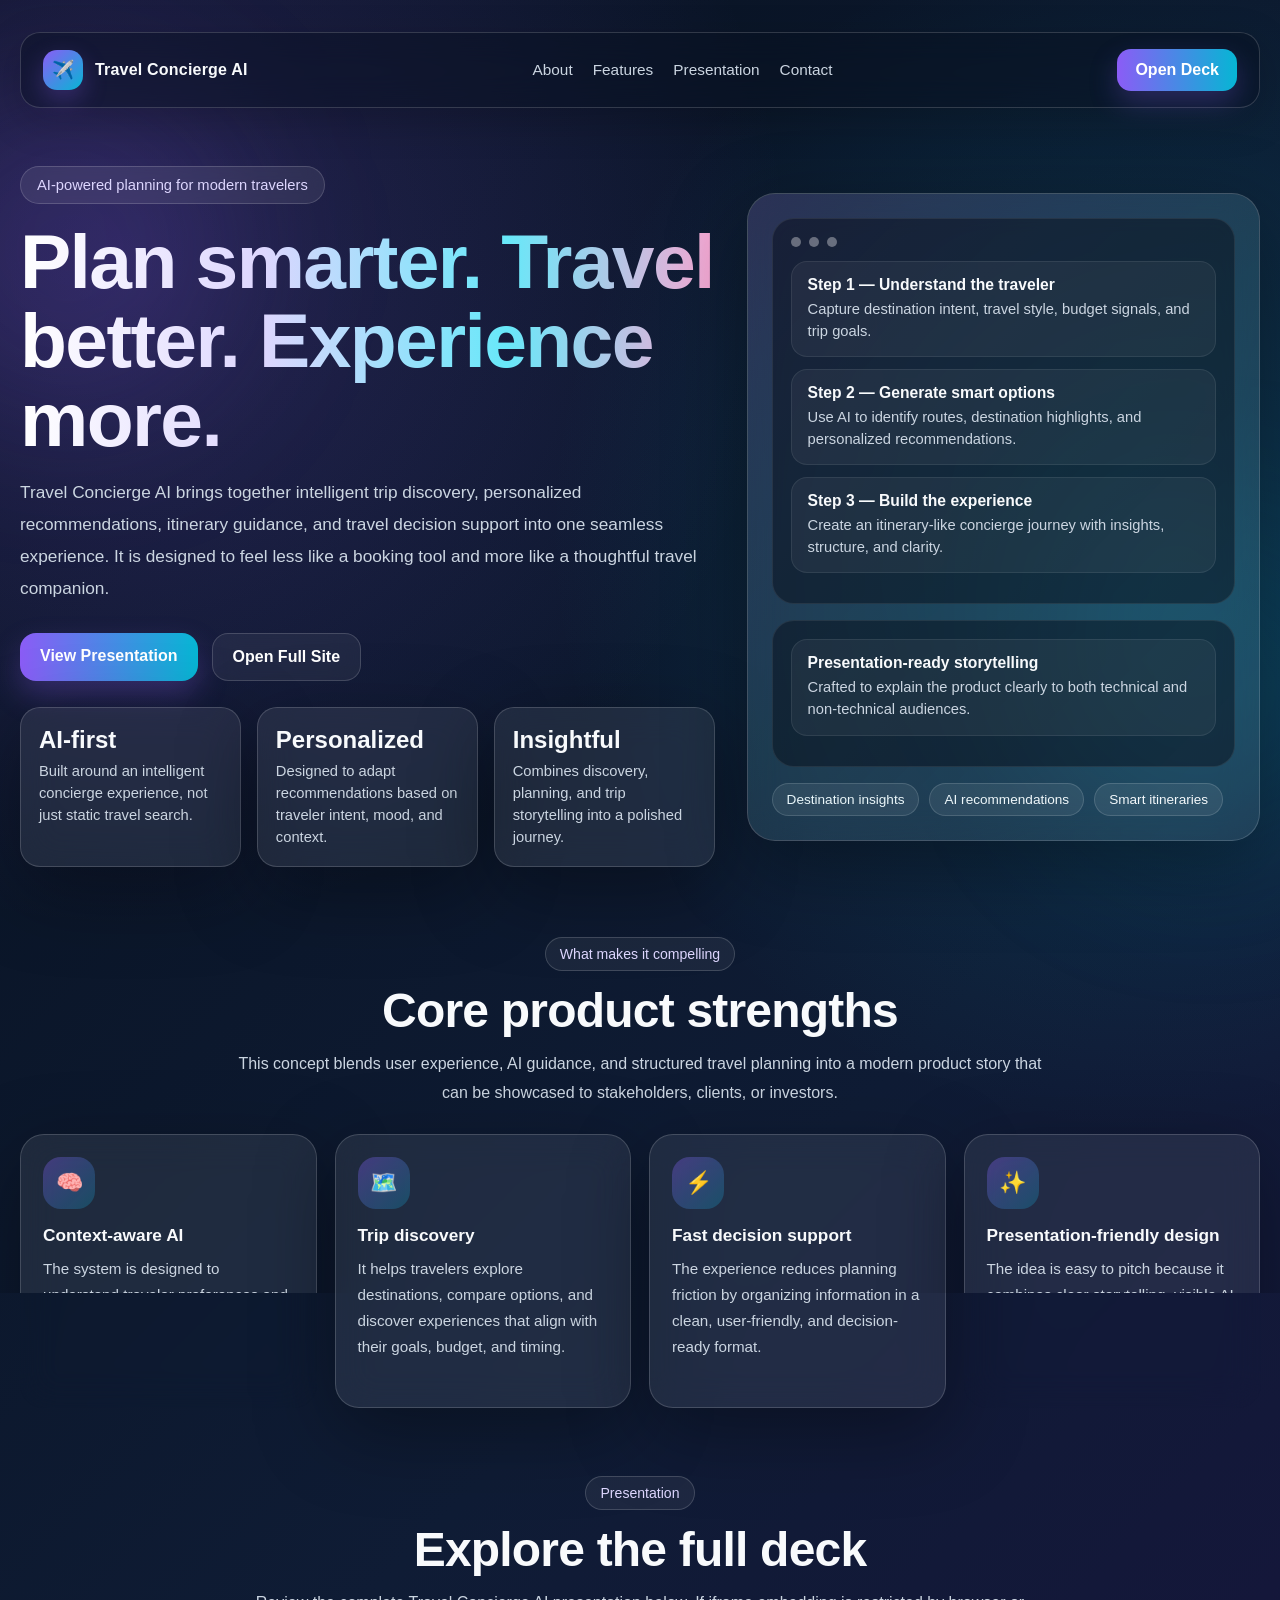
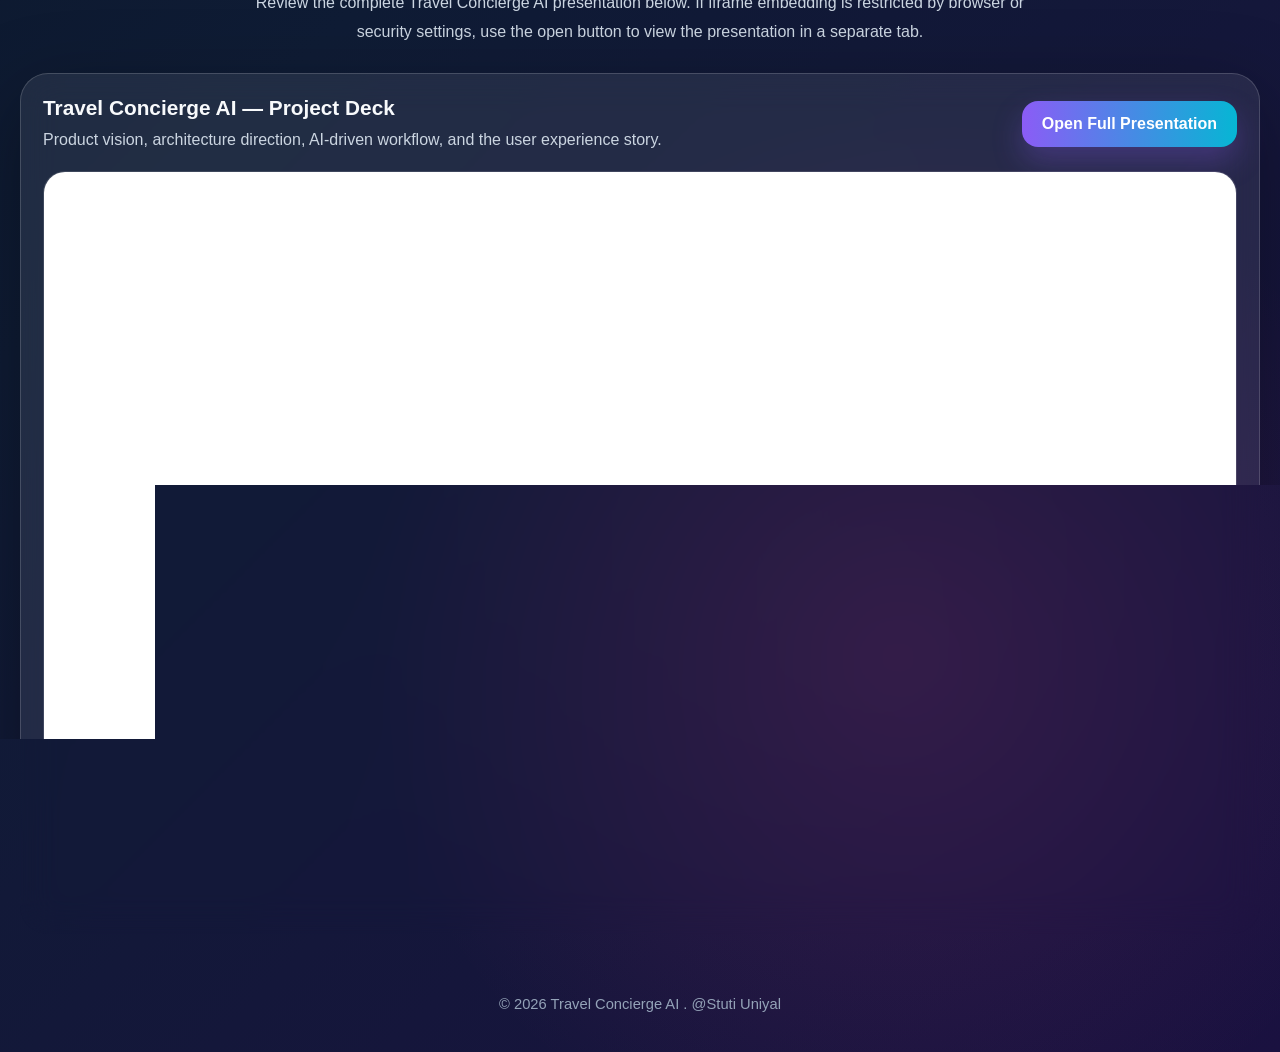
==== index.html @ d777db1c "updated the filenames" ====
<!DOCTYPE html>
<html lang="en">

<head>
    <meta charset="UTF-8" />
    <meta name="viewport" content="width=device-width, initial-scale=1.0" />
    <title>Travel Concierge AI</title>
    <style>
        * {
            margin: 0;
            padding: 0;
            box-sizing: border-box;
        }

        :root {
            --bg-1: #07111f;
            --bg-2: #0f1c35;
            --bg-3: #1a1140;
            --glass: rgba(255, 255, 255, 0.08);
            --glass-strong: rgba(255, 255, 255, 0.12);
            --border: rgba(255, 255, 255, 0.16);
            --text: #f8fafc;
            --muted: #cbd5e1;
            --accent: #8b5cf6;
            --accent-2: #06b6d4;
            --accent-3: #ec4899;
            --shadow: 0 24px 80px rgba(0, 0, 0, 0.35);
            --max-width: 1240px;
        }

        html {
            scroll-behavior: smooth;
        }

        body {
            font-family: Inter, "Segoe UI", Arial, sans-serif;
            color: var(--text);
            background:
                radial-gradient(circle at 10% 10%, rgba(139, 92, 246, 0.22), transparent 25%),
                radial-gradient(circle at 90% 20%, rgba(6, 182, 212, 0.18), transparent 25%),
                radial-gradient(circle at 70% 85%, rgba(236, 72, 153, 0.14), transparent 22%),
                linear-gradient(135deg, var(--bg-1), var(--bg-2), var(--bg-3));
            min-height: 100vh;
            overflow-x: hidden;
            position: relative;
        }

        body::before,
        body::after {
            content: "";
            position: fixed;
            width: 340px;
            height: 340px;
            border-radius: 50%;
            filter: blur(80px);
            z-index: 0;
            pointer-events: none;
            animation: floatBlob 14s ease-in-out infinite;
        }

        body::before {
            top: 80px;
            left: -100px;
            background: rgba(139, 92, 246, 0.14);
        }

        body::after {
            bottom: 40px;
            right: -100px;
            background: rgba(6, 182, 212, 0.12);
            animation-delay: 2s;
        }

        @keyframes floatBlob {

            0%,
            100% {
                transform: translate(0, 0);
            }

            50% {
                transform: translate(20px, -18px);
            }
        }

        .container {
            width: min(var(--max-width), calc(100% - 32px));
            margin: 0 auto;
            position: relative;
            z-index: 1;
        }

        .navbar {
            position: sticky;
            top: 14px;
            z-index: 20;
            padding-top: 18px;
        }

        .nav-shell {
            display: flex;
            align-items: center;
            justify-content: space-between;
            gap: 18px;
            padding: 16px 22px;
            background: rgba(7, 17, 31, 0.45);
            border: 1px solid var(--border);
            border-radius: 20px;
            backdrop-filter: blur(16px);
            -webkit-backdrop-filter: blur(16px);
            box-shadow: 0 12px 40px rgba(0, 0, 0, 0.2);
        }

        .brand {
            display: flex;
            align-items: center;
            gap: 12px;
            font-weight: 800;
            letter-spacing: 0.2px;
        }

        .brand-logo {
            width: 40px;
            height: 40px;
            border-radius: 14px;
            display: grid;
            place-items: center;
            background: linear-gradient(135deg, var(--accent), var(--accent-2));
            box-shadow: 0 10px 24px rgba(139, 92, 246, 0.28);
            font-size: 18px;
        }

        .nav-links {
            display: flex;
            gap: 20px;
            flex-wrap: wrap;
            align-items: center;
        }

        .nav-links a {
            color: var(--muted);
            text-decoration: none;
            font-size: 0.96rem;
            transition: color 0.2s ease;
        }

        .nav-links a:hover {
            color: #fff;
        }

        .nav-cta {
            text-decoration: none;
            color: white;
            font-weight: 700;
            padding: 12px 18px;
            border-radius: 14px;
            background: linear-gradient(90deg, var(--accent), var(--accent-2));
            box-shadow: 0 12px 28px rgba(139, 92, 246, 0.25);
            transition: transform 0.2s ease;
        }

        .nav-cta:hover,
        .primary-btn:hover,
        .secondary-btn:hover,
        .open-presentation:hover {
            transform: translateY(-2px);
        }

        .hero {
            padding: 72px 0 36px;
            display: grid;
            grid-template-columns: 1.15fr 0.85fr;
            gap: 32px;
            align-items: center;
        }

        .badge {
            display: inline-flex;
            align-items: center;
            gap: 8px;
            padding: 10px 16px;
            border-radius: 999px;
            background: rgba(255, 255, 255, 0.08);
            border: 1px solid var(--border);
            color: #ddd6fe;
            font-size: 0.92rem;
            margin-bottom: 18px;
            backdrop-filter: blur(10px);
        }

        .hero h1 {
            font-size: clamp(2.8rem, 6vw, 5.3rem);
            line-height: 1.03;
            font-weight: 850;
            letter-spacing: -1.6px;
            margin-bottom: 18px;
            background: linear-gradient(90deg, #ffffff, #ddd6fe 35%, #67e8f9 70%, #f9a8d4);
            -webkit-background-clip: text;
            -webkit-text-fill-color: transparent;
        }

        .hero p {
            font-size: 1.08rem;
            line-height: 1.85;
            color: var(--muted);
            max-width: 700px;
            margin-bottom: 28px;
        }

        .hero-actions {
            display: flex;
            flex-wrap: wrap;
            gap: 14px;
            margin-bottom: 26px;
        }

        .primary-btn,
        .secondary-btn,
        .open-presentation {
            display: inline-block;
            text-decoration: none;
            border-radius: 16px;
            font-weight: 700;
            padding: 14px 20px;
            transition: transform 0.2s ease, box-shadow 0.2s ease;
        }

        .primary-btn {
            color: white;
            background: linear-gradient(90deg, var(--accent), var(--accent-2));
            box-shadow: 0 14px 30px rgba(139, 92, 246, 0.28);
        }

        .secondary-btn {
            color: white;
            background: rgba(255, 255, 255, 0.06);
            border: 1px solid var(--border);
            backdrop-filter: blur(14px);
        }

        .hero-stats {
            display: grid;
            grid-template-columns: repeat(3, minmax(0, 1fr));
            gap: 16px;
            margin-top: 10px;
        }

        .stat-card,
        .glass-card,
        .feature-card,
        .presentation-card,
        .cta-card {
            background: var(--glass);
            border: 1px solid var(--border);
            backdrop-filter: blur(18px);
            -webkit-backdrop-filter: blur(18px);
            box-shadow: var(--shadow);
        }

        .stat-card {
            border-radius: 20px;
            padding: 18px;
        }

        .stat-card h3 {
            font-size: 1.5rem;
            margin-bottom: 6px;
        }

        .stat-card p {
            font-size: 0.92rem;
            color: var(--muted);
            line-height: 1.5;
            margin: 0;
        }

        .hero-visual {
            position: relative;
        }

        .glass-card {
            border-radius: 28px;
            padding: 24px;
            position: relative;
            overflow: hidden;
            min-height: 430px;
        }

        .glass-card::before {
            content: "";
            position: absolute;
            inset: 0;
            background: linear-gradient(135deg, rgba(139, 92, 246, 0.12), rgba(6, 182, 212, 0.08), transparent);
            pointer-events: none;
        }

        .mini-window {
            position: relative;
            z-index: 1;
            border-radius: 22px;
            background: rgba(5, 10, 20, 0.45);
            border: 1px solid rgba(255, 255, 255, 0.08);
            padding: 18px;
            margin-bottom: 16px;
        }

        .mini-topbar {
            display: flex;
            gap: 8px;
            margin-bottom: 14px;
        }

        .mini-dot {
            width: 10px;
            height: 10px;
            border-radius: 50%;
            background: rgba(255, 255, 255, 0.35);
        }

        .flow-item {
            padding: 14px 16px;
            border-radius: 16px;
            background: rgba(255, 255, 255, 0.05);
            border: 1px solid rgba(255, 255, 255, 0.08);
            margin-bottom: 12px;
        }

        .flow-item strong {
            display: block;
            margin-bottom: 4px;
            font-size: 0.98rem;
        }

        .flow-item span {
            color: var(--muted);
            font-size: 0.92rem;
            line-height: 1.5;
        }

        .floating-pill {
            position: absolute;
            z-index: 2;
            padding: 12px 16px;
            border-radius: 999px;
            background: rgba(255, 255, 255, 0.1);
            border: 1px solid rgba(255, 255, 255, 0.15);
            backdrop-filter: blur(14px);
            font-size: 0.9rem;
            color: #fff;
            box-shadow: 0 12px 24px rgba(0, 0, 0, 0.18);
        }

        .pill-1 {
            top: -12px;
            right: 20px;
        }

        .pill-2 {
            bottom: -14px;
            left: 20px;
        }

        .pill-3 {
            bottom: 20px;
            right: -10px;
        }

        .section {
            padding: 34px 0;
        }

        .section-header {
            text-align: center;
            margin-bottom: 26px;
        }

        .section-header .section-badge {
            display: inline-block;
            padding: 8px 14px;
            border-radius: 999px;
            border: 1px solid var(--border);
            background: rgba(255, 255, 255, 0.06);
            color: #ddd6fe;
            font-size: 0.88rem;
            margin-bottom: 12px;
        }

        .section-header h2 {
            font-size: clamp(2rem, 4vw, 3rem);
            margin-bottom: 12px;
            letter-spacing: -0.8px;
        }

        .section-header p {
            max-width: 820px;
            margin: 0 auto;
            color: var(--muted);
            line-height: 1.8;
        }

        .features-grid {
            display: grid;
            grid-template-columns: repeat(4, minmax(0, 1fr));
            gap: 18px;
        }

        .feature-card {
            border-radius: 24px;
            padding: 22px;
            transition: transform 0.2s ease, border-color 0.2s ease;
        }

        .feature-card:hover {
            transform: translateY(-4px);
            border-color: rgba(255, 255, 255, 0.26);
        }

        .feature-icon {
            width: 52px;
            height: 52px;
            border-radius: 18px;
            display: grid;
            place-items: center;
            margin-bottom: 16px;
            background: linear-gradient(135deg, rgba(139, 92, 246, 0.35), rgba(6, 182, 212, 0.25));
            font-size: 22px;
        }

        .feature-card h3 {
            font-size: 1.08rem;
            margin-bottom: 10px;
        }

        .feature-card p {
            color: var(--muted);
            line-height: 1.7;
            font-size: 0.95rem;
        }

        .presentation-card {
            border-radius: 28px;
            padding: 22px;
        }

        .presentation-top {
            display: flex;
            justify-content: space-between;
            align-items: center;
            gap: 18px;
            flex-wrap: wrap;
            margin-bottom: 18px;
        }

        .presentation-top h3 {
            font-size: 1.3rem;
            margin-bottom: 6px;
        }

        .presentation-top p {
            color: var(--muted);
            line-height: 1.7;
        }

        .open-presentation {
            color: white;
            background: linear-gradient(90deg, var(--accent), var(--accent-2));
            box-shadow: 0 14px 30px rgba(139, 92, 246, 0.28);
            white-space: nowrap;
        }

        .iframe-shell {
            width: 100%;
            height: 78vh;
            min-height: 520px;
            border-radius: 22px;
            overflow: hidden;
            border: 1px solid rgba(255, 255, 255, 0.1);
            background: rgba(255, 255, 255, 0.03);
        }

        .iframe-shell iframe {
            width: 100%;
            height: 100%;
            border: 0;
            background: #fff;
        }

        .presentation-note {
            margin-top: 14px;
            color: #94a3b8;
            font-size: 0.92rem;
            line-height: 1.6;
            text-align: center;
        }

        .cta-card {
            border-radius: 30px;
            padding: 34px 28px;
            text-align: center;
        }

        .cta-card h2 {
            font-size: clamp(2rem, 4vw, 3rem);
            margin-bottom: 12px;
        }

        .tag-row {
            margin-top: 16px;
            display: flex;
            gap: 10px;
            flex-wrap: wrap;
        }

        .tag {
            padding: 8px 14px;
            border-radius: 999px;
            background: rgba(255, 255, 255, 0.08);
            border: 1px solid rgba(255, 255, 255, 0.15);
            font-size: 0.85rem;
        }

        .cta-card p {
            color: var(--muted);
            max-width: 760px;
            margin: 0 auto 22px;
            line-height: 1.8;
        }

        .footer {
            padding: 28px 0 40px;
            text-align: center;
            color: #94a3b8;
            font-size: 0.92rem;
        }

        @media (max-width: 1100px) {
            .hero {
                grid-template-columns: 1fr;
            }

            .features-grid {
                grid-template-columns: repeat(2, minmax(0, 1fr));
            }
        }

        @media (max-width: 760px) {
            .container {
                width: min(var(--max-width), calc(100% - 20px));
            }

            .nav-shell {
                padding: 14px 16px;
            }

            .nav-links {
                display: none;
            }

            .hero {
                padding-top: 42px;
            }

            .hero-stats {
                grid-template-columns: 1fr;
            }

            .features-grid {
                grid-template-columns: 1fr;
            }

            .presentation-card,
            .feature-card,
            .cta-card,
            .glass-card,
            .stat-card {
                border-radius: 22px;
            }

            .iframe-shell {
                height: 68vh;
                min-height: 420px;
            }

            .floating-pill {
                position: static;
                display: inline-block;
                margin: 10px 8px 0 0;
            }

            .glass-card {
                min-height: auto;
            }
        }
    </style>
</head>

<body>
    <header class="navbar">
        <div class="container">
            <div class="nav-shell">
                <div class="brand">
                    <div class="brand-logo">✈️</div>
                    <div>Travel Concierge AI</div>
                </div>

                <nav class="nav-links">
                    <a href="#about">About</a>
                    <a href="#features">Features</a>
                    <a href="#presentation">Presentation</a>
                    <a href="#contact">Contact</a>
                </nav>

                <a class="nav-cta" href="https://travel-concierge-ai-626c9r2.gamma.site/" target="_blank"
                    rel="noopener noreferrer">
                    Open Deck
                </a>
            </div>
        </div>
    </header>

    <main>
        <section class="hero container" id="about">
            <div>
                <div class="badge">AI-powered planning for modern travelers</div>
                <h1>Plan smarter. Travel better. Experience more.</h1>
                <p>
                    Travel Concierge AI brings together intelligent trip discovery,
                    personalized recommendations, itinerary guidance, and travel decision
                    support into one seamless experience. It is designed to feel less
                    like a booking tool and more like a thoughtful travel companion.
                </p>

                <div class="hero-actions">
                    <a class="primary-btn" href="#presentation">
                        View Presentation
                    </a>

                    <a class="secondary-btn" href="https://travel-concierge-tgsb.onrender.com/" target="_blank"
                        rel="noopener noreferrer">
                        Open Full Site
                    </a>
                </div>

                <div class="hero-stats">
                    <div class="stat-card">
                        <h3>AI-first</h3>
                        <p>Built around an intelligent concierge experience, not just static travel search.</p>
                    </div>
                    <div class="stat-card">
                        <h3>Personalized</h3>
                        <p>Designed to adapt recommendations based on traveler intent, mood, and context.</p>
                    </div>
                    <div class="stat-card">
                        <h3>Insightful</h3>
                        <p>Combines discovery, planning, and trip storytelling into a polished journey.</p>
                    </div>
                </div>
            </div>

            <div class="hero-visual">
                <div class="glass-card">
                    <div class="mini-window">
                        <div class="mini-topbar">
                            <div class="mini-dot"></div>
                            <div class="mini-dot"></div>
                            <div class="mini-dot"></div>
                        </div>

                        <div class="flow-item">
                            <strong>Step 1 — Understand the traveler</strong>
                            <span>Capture destination intent, travel style, budget signals, and trip goals.</span>
                        </div>

                        <div class="flow-item">
                            <strong>Step 2 — Generate smart options</strong>
                            <span>Use AI to identify routes, destination highlights, and personalized
                                recommendations.</span>
                        </div>

                        <div class="flow-item">
                            <strong>Step 3 — Build the experience</strong>
                            <span>Create an itinerary-like concierge journey with insights, structure, and
                                clarity.</span>
                        </div>
                    </div>

                    <div class="mini-window">
                        <div class="flow-item">
                            <strong>Presentation-ready storytelling</strong>
                            <span>Crafted to explain the product clearly to both technical and non-technical
                                audiences.</span>
                        </div>
                    </div>

                    <div class="tag-row">
                        <span class="tag">Destination insights</span>
                        <span class="tag">AI recommendations</span>
                        <span class="tag">Smart itineraries</span>
                    </div>
                </div>
            </div>
        </section>

        <section class="section container" id="features">
            <div class="section-header">
                <div class="section-badge">What makes it compelling</div>
                <h2>Core product strengths</h2>
                <p>
                    This concept blends user experience, AI guidance, and structured travel planning
                    into a modern product story that can be showcased to stakeholders, clients, or investors.
                </p>
            </div>

            <div class="features-grid">
                <div class="feature-card">
                    <div class="feature-icon">🧠</div>
                    <h3>Context-aware AI</h3>
                    <p>
                        The system is designed to understand traveler preferences and convert them into
                        relevant, meaningful suggestions instead of generic outputs.
                    </p>
                </div>

                <div class="feature-card">
                    <div class="feature-icon">🗺️</div>
                    <h3>Trip discovery</h3>
                    <p>
                        It helps travelers explore destinations, compare options, and discover experiences
                        that align with their goals, budget, and timing.
                    </p>
                </div>

                <div class="feature-card">
                    <div class="feature-icon">⚡</div>
                    <h3>Fast decision support</h3>
                    <p>
                        The experience reduces planning friction by organizing information in a clean,
                        user-friendly, and decision-ready format.
                    </p>
                </div>

                <div class="feature-card">
                    <div class="feature-icon">✨</div>
                    <h3>Presentation-friendly design</h3>
                    <p>
                        The idea is easy to pitch because it combines clear storytelling, visible AI value,
                        and a product flow that non-technical audiences can quickly understand.
                    </p>
                </div>
            </div>
        </section>

        <section class="section container" id="presentation">
            <div class="section-header">
                <div class="section-badge">Presentation</div>
                <h2>Explore the full deck</h2>
                <p>
                    Review the complete Travel Concierge AI presentation below. If iframe embedding is restricted
                    by browser or security settings, use the open button to view the presentation in a separate tab.
                </p>
            </div>

            <div class="presentation-card">
                <div class="presentation-top">
                    <div>
                        <h3>Travel Concierge AI — Project Deck</h3>
                        <p>
                            Product vision, architecture direction, AI-driven workflow, and the user experience story.
                        </p>
                    </div>

                    <a class="open-presentation" href="https://travel-concierge-ai-626c9r2.gamma.site/" target="_blank"
                        rel="noopener noreferrer">
                        Open Full Presentation
                    </a>
                </div>

                <div class="iframe-shell">
                    <iframe src="https://travel-concierge-ai-626c9r2.gamma.site/"
                        title="Travel Concierge AI Presentation" allow="fullscreen" loading="lazy">
                    </iframe>
                </div>

                <div class="presentation-note">
                    Some platforms block iframe embedding for security reasons. The button above gives a clean fallback.
                </div>
            </div>
        </section>
    </main>

    <footer class="footer container">
        © 2026 Travel Concierge AI . @Stuti Uniyal
    </footer>
</body>

</html>
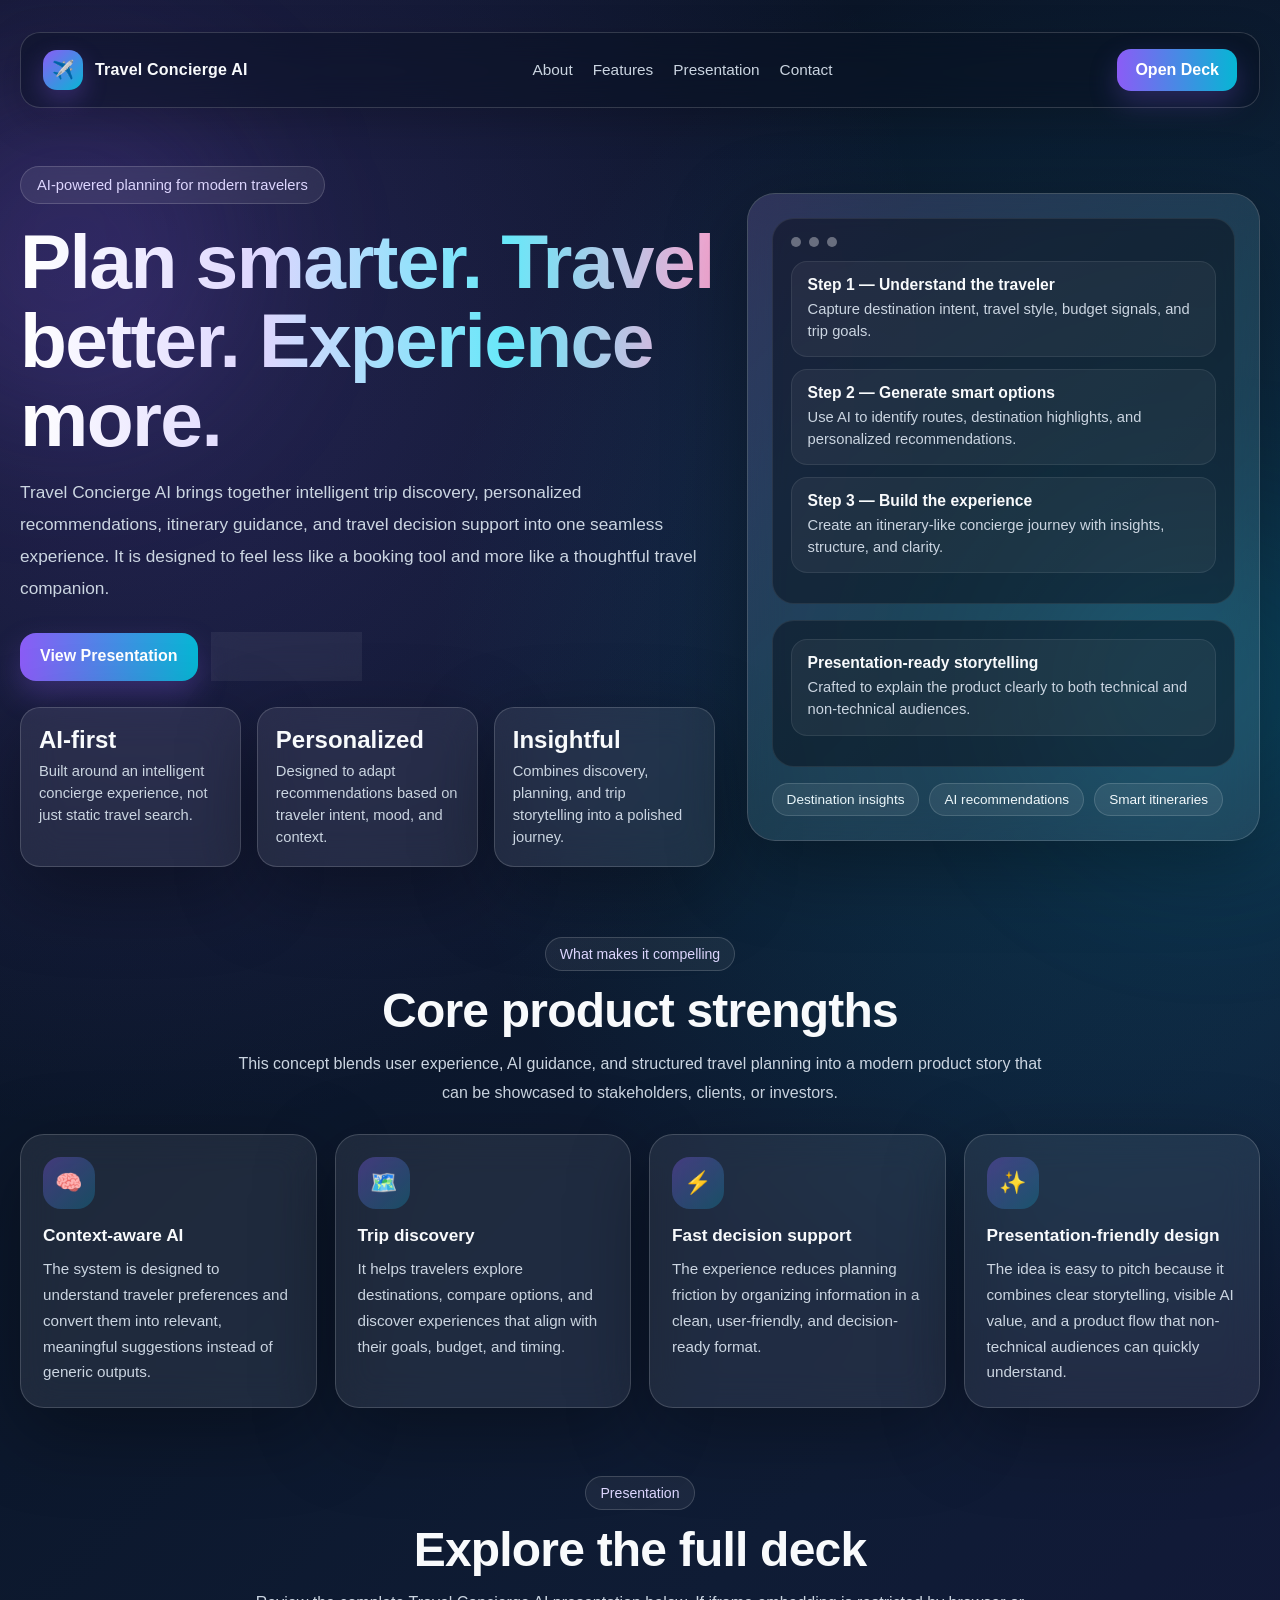
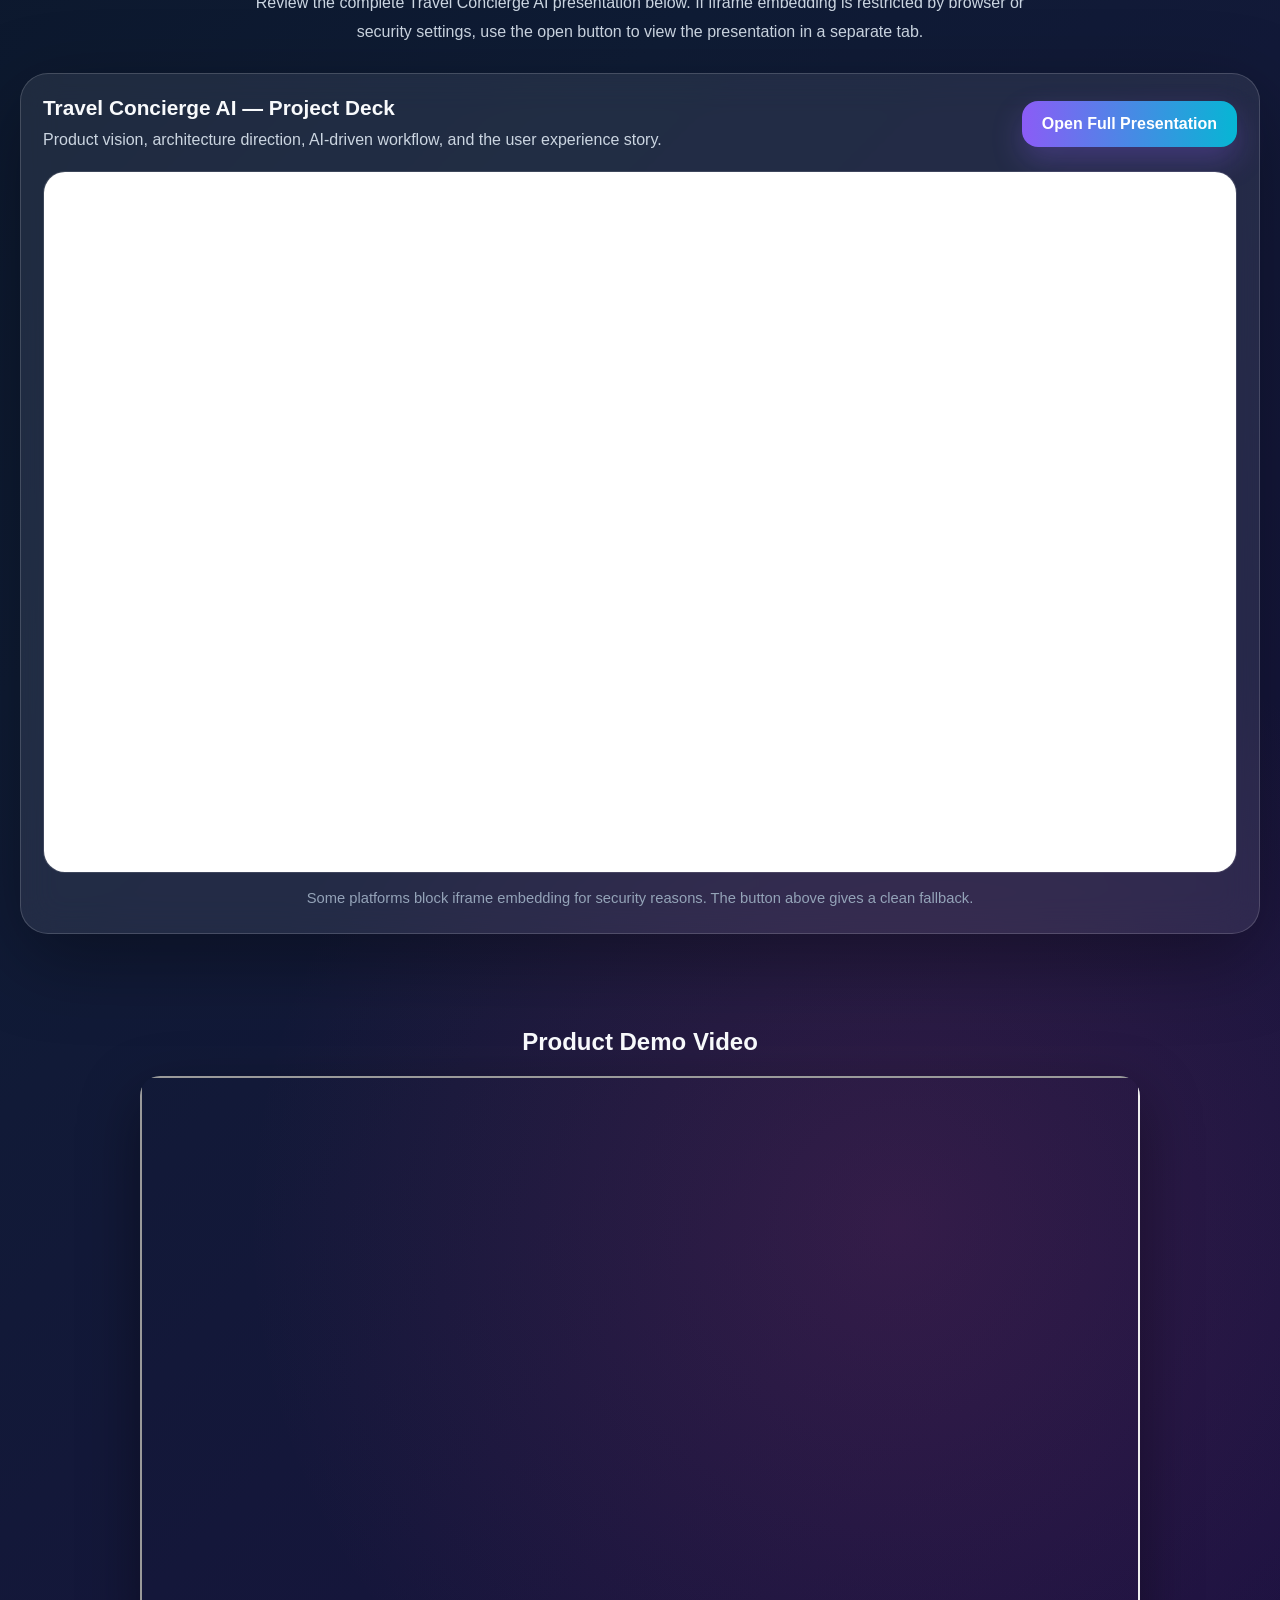
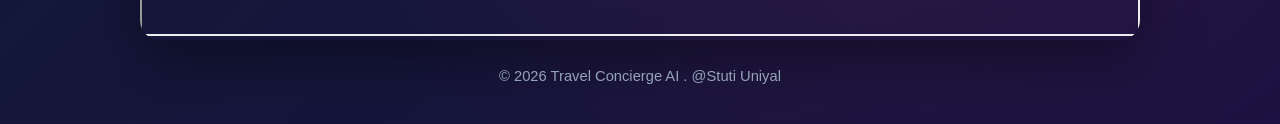
==== commit be213512: "updated file to include video demo" ====
--- a/index.html
+++ b/index.html
@@ -786,6 +786,26 @@
                 </div>
             </div>
         </section>
+        <section style="margin-top:60px; text-align:center;">
+
+            <h2 style="margin-bottom:20px;">Product Demo Video</h2>
+
+            <div style="
+width:100%;
+max-width:1000px;
+margin:auto;
+border-radius:20px;
+overflow:hidden;
+box-shadow:0 20px 60px rgba(0,0,0,0.4);
+">
+
+                <iframe src="https://drive.google.com/file/d/1PhxHAT6acV0NXDdsxgf3bwxLhby-zIA1/preview" width="100%"
+                    height="560" allow="autoplay" allowfullscreen>
+                </iframe>
+
+            </div>
+
+        </section>
     </main>
 
     <footer class="footer container">
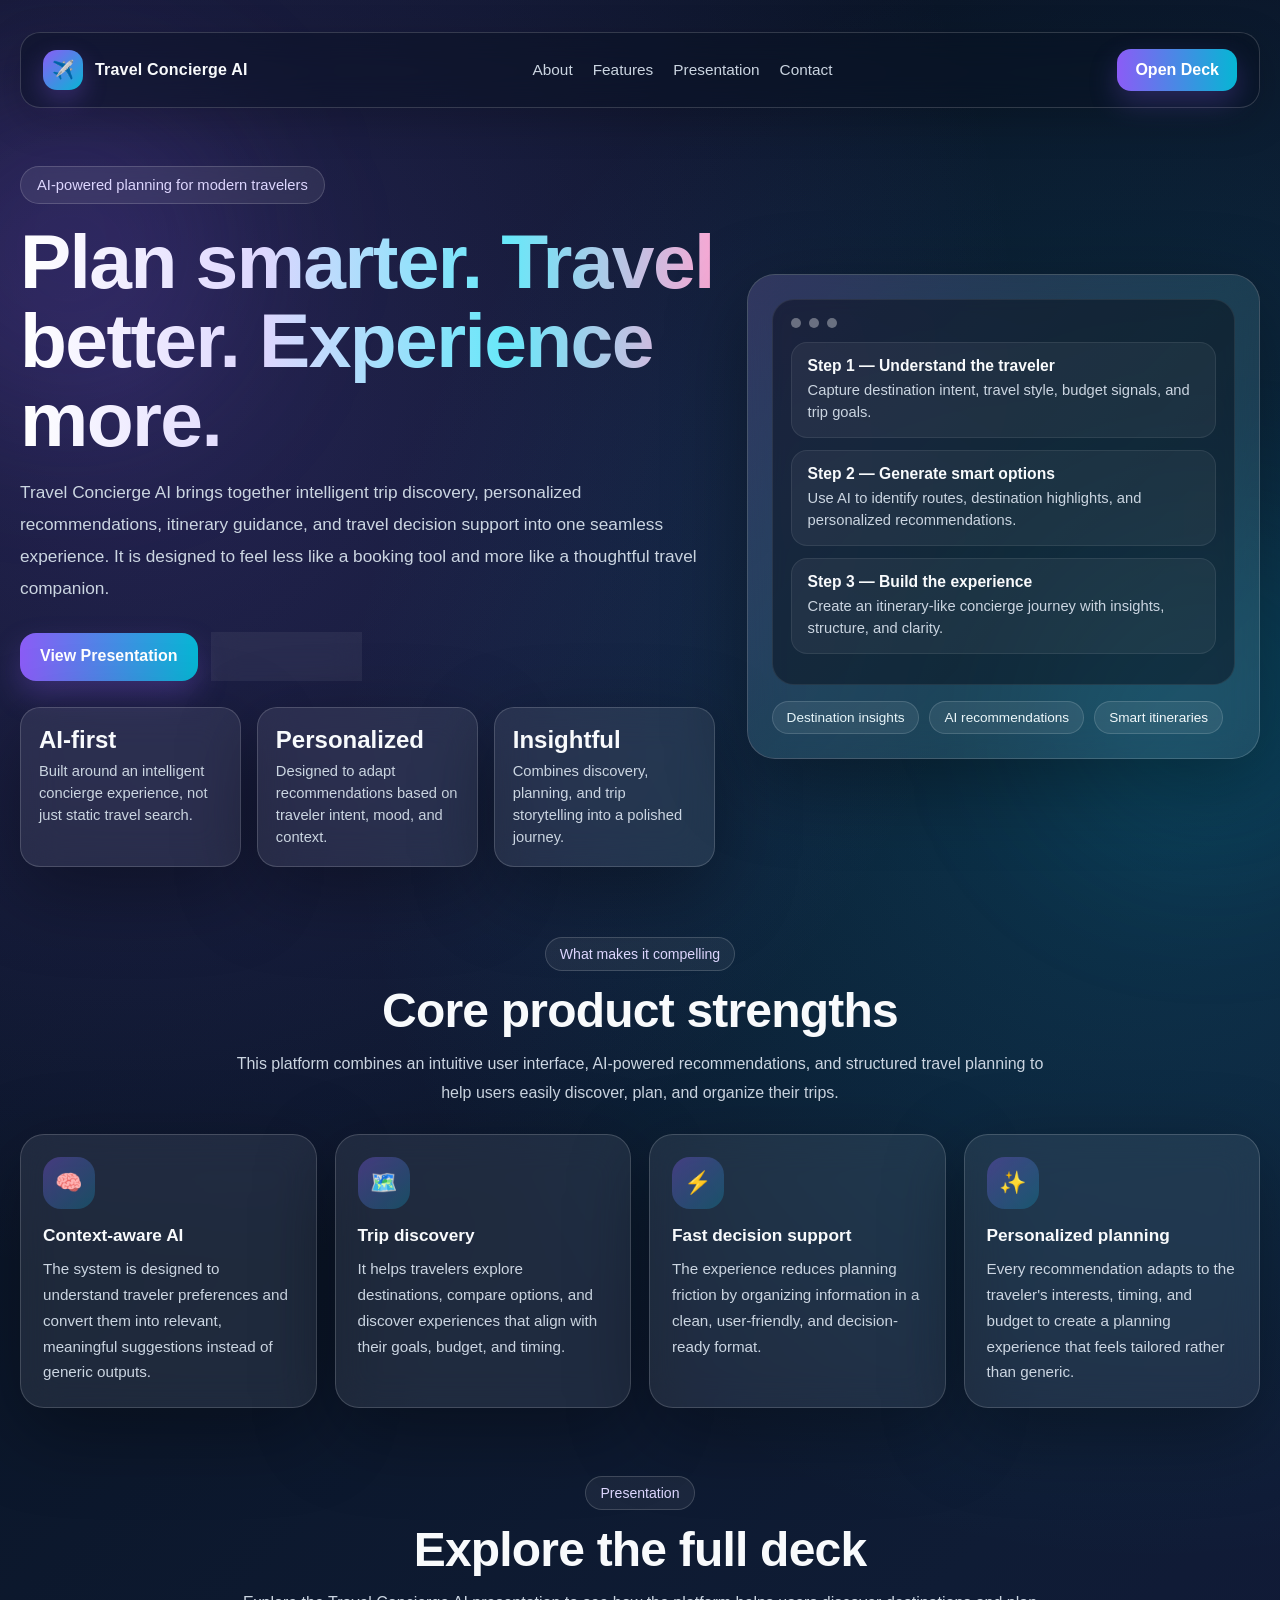
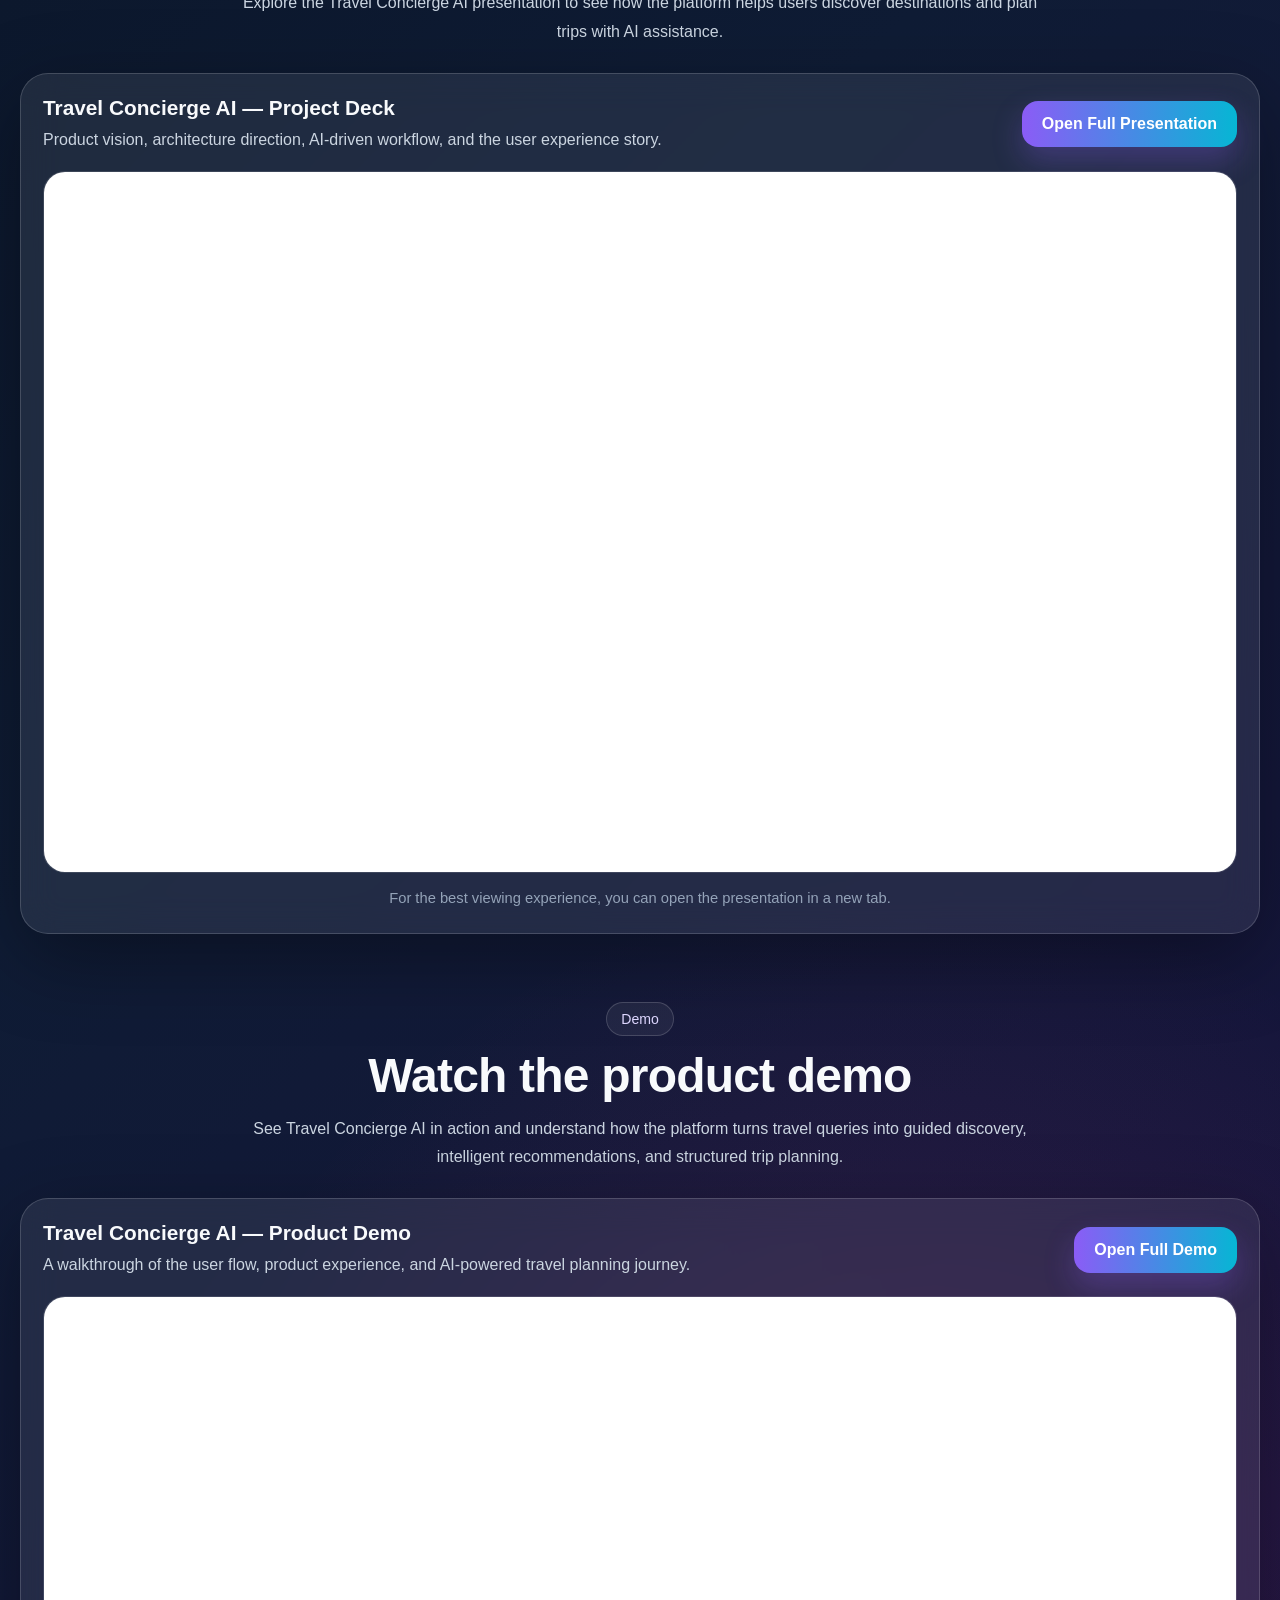
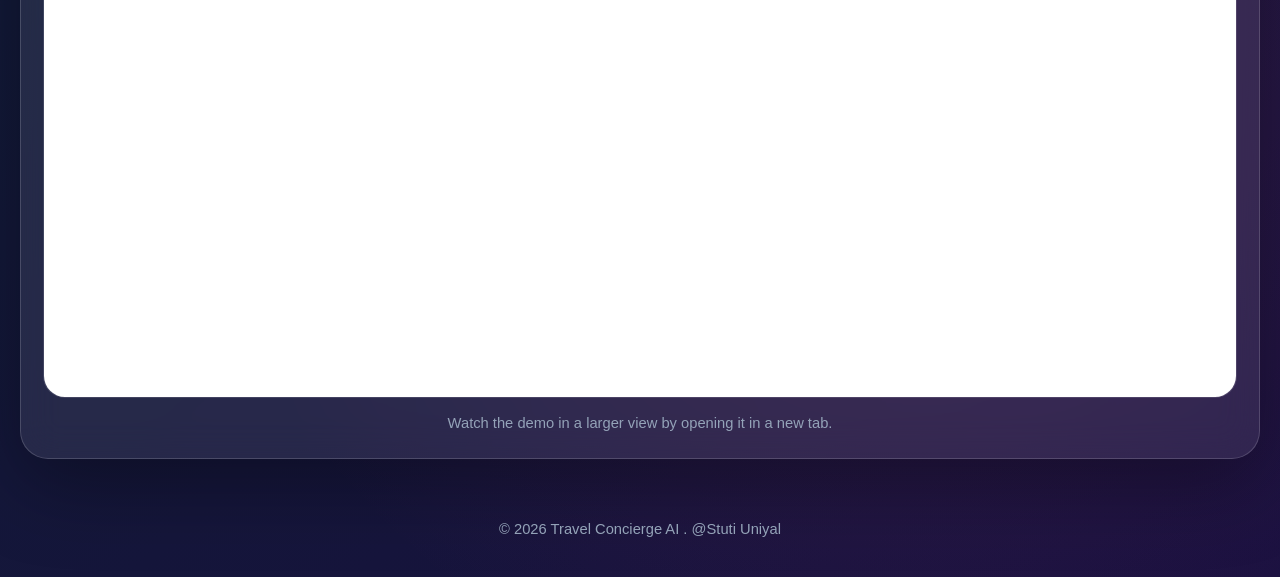
==== commit c5518c5a: "updated the demo" ====
--- a/index.html
+++ b/index.html
@@ -365,6 +365,10 @@
             right: -10px;
         }
 
+        #demo .iframe-shell iframe {
+            min-height: 560px;
+        }
+
         .section {
             padding: 34px 0;
         }
@@ -684,14 +688,6 @@
                         </div>
                     </div>
 
-                    <div class="mini-window">
-                        <div class="flow-item">
-                            <strong>Presentation-ready storytelling</strong>
-                            <span>Crafted to explain the product clearly to both technical and non-technical
-                                audiences.</span>
-                        </div>
-                    </div>
-
                     <div class="tag-row">
                         <span class="tag">Destination insights</span>
                         <span class="tag">AI recommendations</span>
@@ -706,8 +702,8 @@
                 <div class="section-badge">What makes it compelling</div>
                 <h2>Core product strengths</h2>
                 <p>
-                    This concept blends user experience, AI guidance, and structured travel planning
-                    into a modern product story that can be showcased to stakeholders, clients, or investors.
+                    This platform combines an intuitive user interface, AI-powered recommendations,
+                    and structured travel planning to help users easily discover, plan, and organize their trips.
                 </p>
             </div>
 
@@ -741,10 +737,11 @@
 
                 <div class="feature-card">
                     <div class="feature-icon">✨</div>
-                    <h3>Presentation-friendly design</h3>
+                    <h3>Personalized planning</h3>
                     <p>
-                        The idea is easy to pitch because it combines clear storytelling, visible AI value,
-                        and a product flow that non-technical audiences can quickly understand.
+                        Every recommendation adapts to the traveler's interests, timing,
+                        and budget to create a planning experience that feels tailored
+                        rather than generic.
                     </p>
                 </div>
             </div>
@@ -755,8 +752,8 @@
                 <div class="section-badge">Presentation</div>
                 <h2>Explore the full deck</h2>
                 <p>
-                    Review the complete Travel Concierge AI presentation below. If iframe embedding is restricted
-                    by browser or security settings, use the open button to view the presentation in a separate tab.
+                    Explore the Travel Concierge AI presentation to see how the platform helps users discover
+                    destinations and plan trips with AI assistance.
                 </p>
             </div>
 
@@ -782,29 +779,46 @@
                 </div>
 
                 <div class="presentation-note">
-                    Some platforms block iframe embedding for security reasons. The button above gives a clean fallback.
+                    For the best viewing experience, you can open the presentation in a new tab.
                 </div>
             </div>
         </section>
-        <section style="margin-top:60px; text-align:center;">
-
-            <h2 style="margin-bottom:20px;">Product Demo Video</h2>
-
-            <div style="
-width:100%;
-max-width:1000px;
-margin:auto;
-border-radius:20px;
-overflow:hidden;
-box-shadow:0 20px 60px rgba(0,0,0,0.4);
-">
-
-                <iframe src="https://drive.google.com/file/d/1PhxHAT6acV0NXDdsxgf3bwxLhby-zIA1/preview" width="100%"
-                    height="560" allow="autoplay" allowfullscreen>
-                </iframe>
-
+        <section class="section container" id="demo">
+            <div class="section-header">
+                <div class="section-badge">Demo</div>
+                <h2>Watch the product demo</h2>
+                <p>
+                    See Travel Concierge AI in action and understand how the platform turns travel queries
+                    into guided discovery, intelligent recommendations, and structured trip planning.
+                </p>
             </div>
 
+            <div class="presentation-card">
+                <div class="presentation-top">
+                    <div>
+                        <h3>Travel Concierge AI — Product Demo</h3>
+                        <p>
+                            A walkthrough of the user flow, product experience, and AI-powered travel planning journey.
+                        </p>
+                    </div>
+
+                    <a class="open-presentation"
+                        href="https://drive.google.com/file/d/1PhxHAT6acV0NXDdsxgf3bwxLhby-zIA1/view" target="_blank"
+                        rel="noopener noreferrer">
+                        Open Full Demo
+                    </a>
+                </div>
+
+                <div class="iframe-shell">
+                    <iframe src="https://drive.google.com/file/d/1PhxHAT6acV0NXDdsxgf3bwxLhby-zIA1/preview"
+                        title="Travel Concierge AI Product Demo" allow="autoplay; fullscreen" loading="lazy">
+                    </iframe>
+                </div>
+
+                <div class="presentation-note">
+                    Watch the demo in a larger view by opening it in a new tab.
+                </div>
+            </div>
         </section>
     </main>
 
